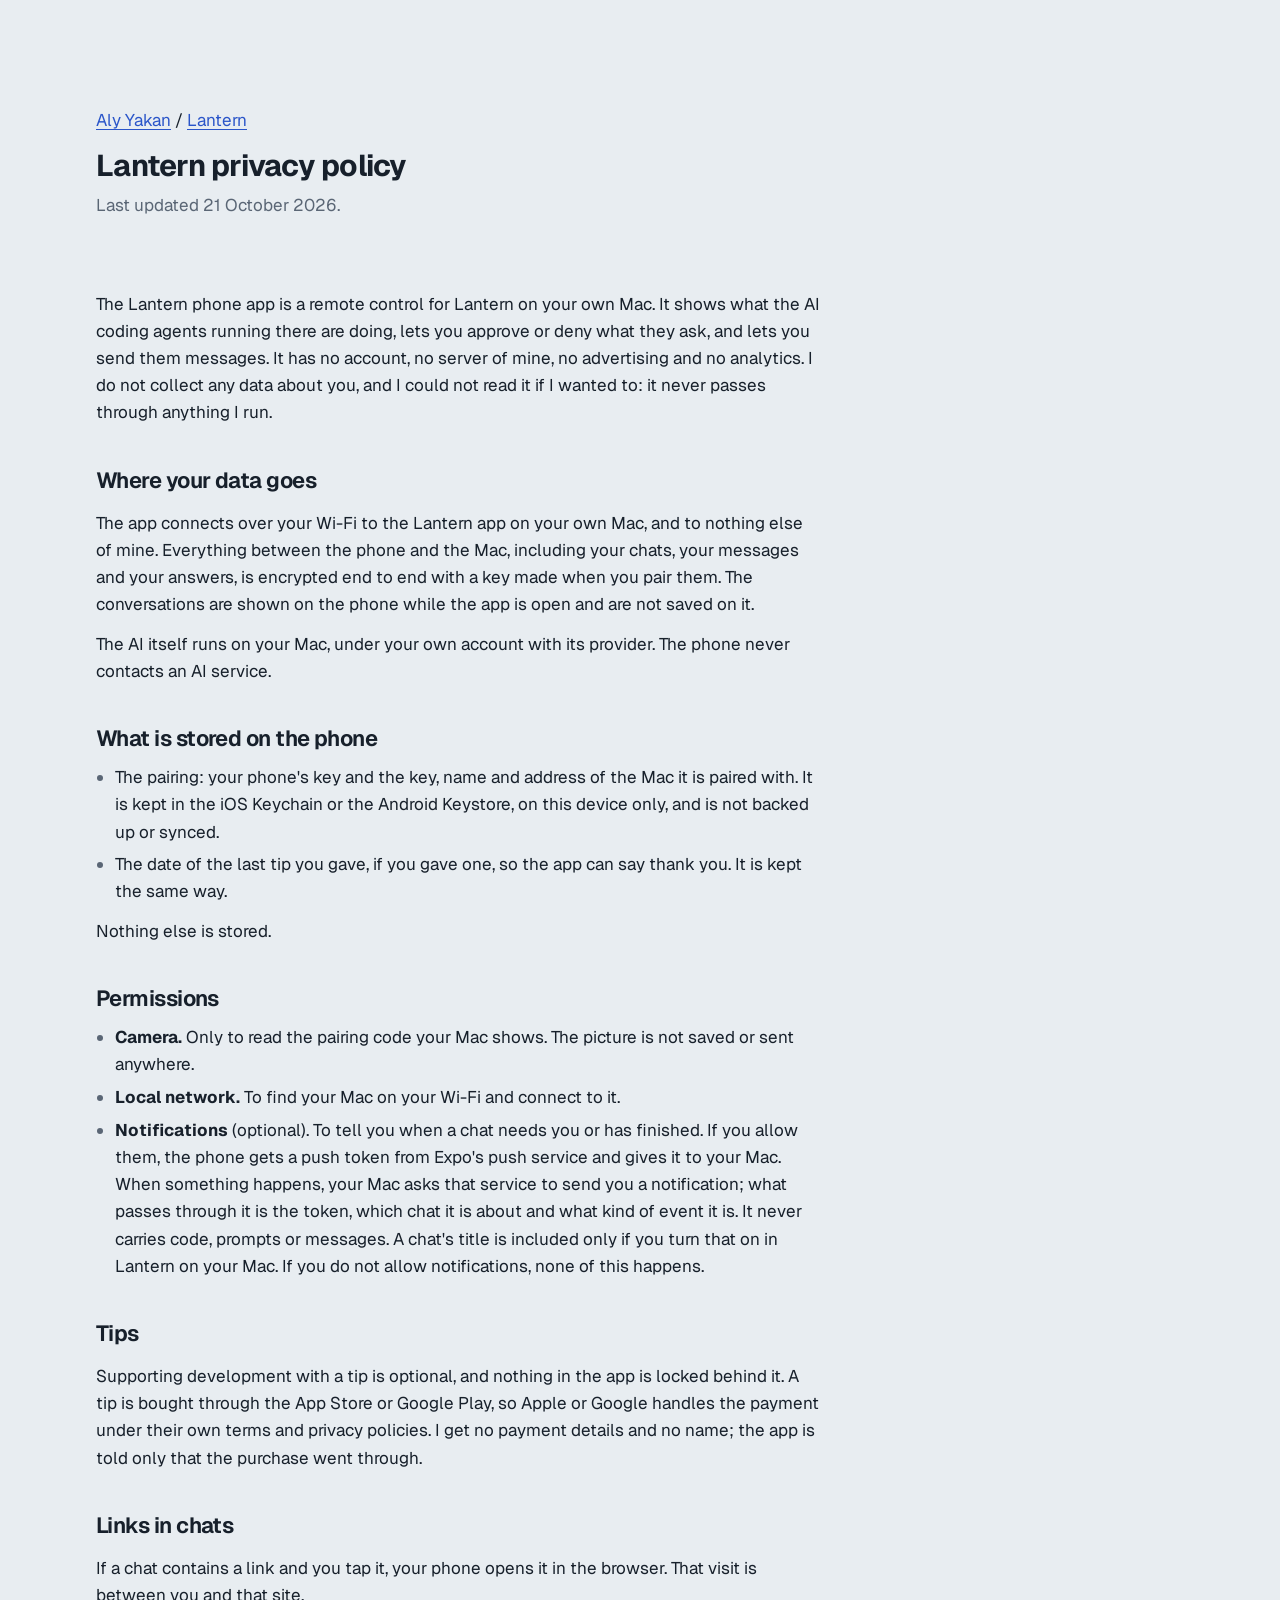
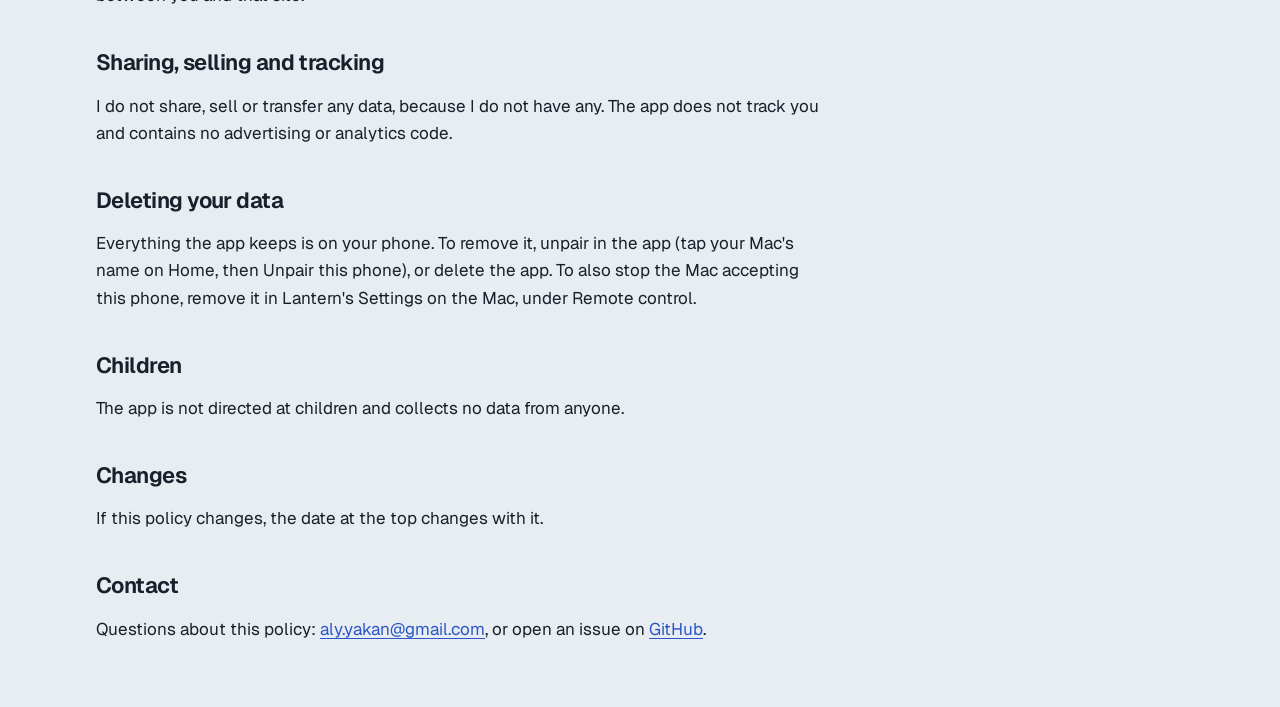
==== lantern/privacy.html @ 59385fcc "Add Lantern support and privacy pages The support page (what the phone app does, pairing, troublesho" ====
<!doctype html>
<html lang="en">
<head>
  <meta charset="utf-8">
  <meta name="viewport" content="width=device-width, initial-scale=1">
  <title>Lantern privacy policy</title>
  <meta name="description" content="Privacy policy for the Lantern phone app: no account, no analytics, no tracking. It talks to your own Mac and nothing else.">
  <link rel="preconnect" href="https://fonts.googleapis.com">
  <link rel="preconnect" href="https://fonts.gstatic.com" crossorigin>
  <link href="https://fonts.googleapis.com/css2?family=Geist:wght@400..700&family=Geist+Mono:wght@400;500&display=swap" rel="stylesheet">
  <link rel="stylesheet" href="../assets/style.css">
  <style>
    .doc h1 { font-size: var(--s2); letter-spacing: -0.025em; }
    .doc .lede { font-size: var(--s0); margin: 0.75rem 0 0; }
    .doc .body { padding-bottom: 4rem; }
    .doc h2 { font-size: var(--s1); margin: 2.25rem 0 0.25rem; }
  </style>
</head>
<body class="doc">
  <a class="skip" href="#main">Skip to content</a>

  <header class="masthead">
    <p><a href="../">Aly Yakan</a> / <a href="./">Lantern</a></p>
    <h1>Lantern privacy policy</h1>
    <p class="lede">Last updated 21 October 2026.</p>
  </header>

  <main id="main" class="layout">
    <div class="body">
      <p>The Lantern phone app is a remote control for Lantern on your own Mac. It shows what the AI coding agents running there are doing, lets you approve or deny what they ask, and lets you send them messages. It has no account, no server of mine, no advertising and no analytics. I do not collect any data about you, and I could not read it if I wanted to: it never passes through anything I run.</p>

      <h2>Where your data goes</h2>
      <p>The app connects over your Wi-Fi to the Lantern app on your own Mac, and to nothing else of mine. Everything between the phone and the Mac, including your chats, your messages and your answers, is encrypted end to end with a key made when you pair them. The conversations are shown on the phone while the app is open and are not saved on it.</p>
      <p>The AI itself runs on your Mac, under your own account with its provider. The phone never contacts an AI service.</p>

      <h2>What is stored on the phone</h2>
      <ul>
        <li>The pairing: your phone's key and the key, name and address of the Mac it is paired with. It is kept in the iOS Keychain or the Android Keystore, on this device only, and is not backed up or synced.</li>
        <li>The date of the last tip you gave, if you gave one, so the app can say thank you. It is kept the same way.</li>
      </ul>
      <p>Nothing else is stored.</p>

      <h2>Permissions</h2>
      <ul>
        <li><strong>Camera.</strong> Only to read the pairing code your Mac shows. The picture is not saved or sent anywhere.</li>
        <li><strong>Local network.</strong> To find your Mac on your Wi-Fi and connect to it.</li>
        <li><strong>Notifications</strong> (optional). To tell you when a chat needs you or has finished. If you allow them, the phone gets a push token from Expo's push service and gives it to your Mac. When something happens, your Mac asks that service to send you a notification; what passes through it is the token, which chat it is about and what kind of event it is. It never carries code, prompts or messages. A chat's title is included only if you turn that on in Lantern on your Mac. If you do not allow notifications, none of this happens.</li>
      </ul>

      <h2>Tips</h2>
      <p>Supporting development with a tip is optional, and nothing in the app is locked behind it. A tip is bought through the App Store or Google Play, so Apple or Google handles the payment under their own terms and privacy policies. I get no payment details and no name; the app is told only that the purchase went through.</p>

      <h2>Links in chats</h2>
      <p>If a chat contains a link and you tap it, your phone opens it in the browser. That visit is between you and that site.</p>

      <h2>Sharing, selling and tracking</h2>
      <p>I do not share, sell or transfer any data, because I do not have any. The app does not track you and contains no advertising or analytics code.</p>

      <h2>Deleting your data</h2>
      <p>Everything the app keeps is on your phone. To remove it, unpair in the app (tap your Mac's name on Home, then Unpair this phone), or delete the app. To also stop the Mac accepting this phone, remove it in Lantern's Settings on the Mac, under Remote control.</p>

      <h2>Children</h2>
      <p>The app is not directed at children and collects no data from anyone.</p>

      <h2>Changes</h2>
      <p>If this policy changes, the date at the top changes with it.</p>

      <h2>Contact</h2>
      <p>Questions about this policy: <a href="mailto:aly.yakan@gmail.com">aly.yakan@gmail.com</a>, or open an issue on <a href="https://github.com/alyakan/lantern/issues">GitHub</a>.</p>
    </div>
  </main>
</body>
</html>
---- assets/style.css ----
:root {
  --frost: #e8edf1;
  --paper: #ffffff;
  --ink: #17202b;
  --slate: #5a6675;
  --rule: #c9d2db;
  --cobalt: #2a55c9;
  --signal: #f5c542;

  /* One family throughout; headings differ by size and weight only. */
  --display: "Geist", system-ui, sans-serif;
  --body: "Geist", system-ui, sans-serif;
  --code: "Geist Mono", ui-monospace, monospace;

  /* Scale on a 4:3 ratio from a 17px base. */
  --s-1: 0.875rem;
  --s0: 1.0625rem;
  --s1: 1.375rem;
  --s2: 1.875rem;
  --s4: clamp(3rem, 8vw, 5.25rem);

  --measure: 66ch;
  --gutter: clamp(1.25rem, 5vw, 4rem);
  --page: 76rem;
}

* { box-sizing: border-box; }

html { background: var(--frost); color: var(--ink); scroll-padding-top: 2rem; }

@media (prefers-reduced-motion: no-preference) {
  html { scroll-behavior: smooth; }
}

body {
  margin: 0;
  font: 400 var(--s0)/1.6 var(--body);
  font-optical-sizing: auto;
  -webkit-font-smoothing: antialiased;
}

a { color: var(--cobalt); text-underline-offset: 0.18em; text-decoration-thickness: 1px; }
a:hover { text-decoration-thickness: 2px; }
:focus-visible { outline: 3px solid var(--cobalt); outline-offset: 3px; border-radius: 2px; }

code { font: 0.86em var(--code); }

h1, h2, h3, h4 { font-family: var(--display); margin: 0; color: var(--ink); }

.skip { position: absolute; left: -999px; }
.skip:focus { left: var(--gutter); top: 1rem; background: var(--paper); padding: 0.5rem 0.75rem; }

/* Masthead */

.masthead { max-width: var(--page); margin: 0 auto; padding: clamp(3rem, 10vh, 6rem) var(--gutter) 4.5rem; }

h1 {
  font-size: var(--s4);
  font-weight: 700;
  line-height: 1;
  letter-spacing: -0.04em;
}

.job-title { font-size: var(--s2); font-weight: 500; letter-spacing: -0.02em; color: var(--cobalt); margin: 0.6rem 0 0; }

.lede { max-width: 46ch; font-size: var(--s1); line-height: 1.5; color: var(--slate); margin: 1.5rem 0; }

.contact { list-style: none; padding: 0; margin: 0; display: flex; flex-wrap: wrap; gap: 0.5rem 1.5rem; font-family: var(--display); }

/* Page layout with the table of contents on the right */

.layout {
  max-width: var(--page);
  margin: 0 auto;
  padding: 0 var(--gutter);
  display: grid;
  grid-template-columns: minmax(0, 48rem) 13rem;
  justify-content: space-between;
  gap: 0 var(--gutter);
}

.toc {
  position: sticky;
  top: 2rem;
  align-self: start;
  font-family: var(--display);
  font-size: var(--s-1);
  padding-top: 0.4rem;
}

.toc-title { color: var(--slate); margin: 0 0 0.75rem; }
.toc ol { list-style: none; margin: 0; padding: 0; }
.toc ol ol { padding-left: 0.9rem; }
.toc li { margin: 0.15rem 0; }

.toc a {
  display: block;
  padding: 0.2rem 0 0.2rem 0.75rem;
  border-left: 2px solid var(--rule);
  color: var(--slate);
  text-decoration: none;
}
.toc a:hover { color: var(--ink); }
.toc a[aria-current] { color: var(--ink); border-left-color: var(--cobalt); font-weight: 600; }

/* Sections */

/* Sections are separated by space; rules only appear between entries. */
section { padding: 0 0 4.5rem; }

h2 { font-size: var(--s2); font-weight: 650; letter-spacing: -0.025em; margin-bottom: 1.25rem; }
h3 { font-size: var(--s1); font-weight: 600; letter-spacing: -0.015em; margin: 3rem 0 1.25rem; }
h2 + h3 { margin-top: 0.5rem; }
h4 { font-size: var(--s0); font-weight: 600; line-height: 1.35; }

/* Expandable entries */

details.entry + details.entry { border-top: 1px solid var(--rule); }

summary {
  display: grid;
  grid-template-columns: minmax(0, 1fr) 1.5rem;
  gap: 0.15rem 1rem;
  padding: 1rem 0;
  cursor: pointer;
  list-style: none;
}
summary::-webkit-details-marker { display: none; }

.entry .title { font-family: var(--display); font-weight: 600; font-size: var(--s0); grid-column: 1; }
.entry .gist { color: var(--slate); grid-column: 1; }
summary:hover .title { color: var(--cobalt); }

/* A plus that turns into a minus when the entry is open. */
summary::after {
  content: "";
  grid-column: 2;
  grid-row: 1;
  justify-self: end;
  align-self: center;
  width: 0.85rem;
  height: 0.85rem;
  background:
    linear-gradient(var(--ink), var(--ink)) center / 100% 2px no-repeat,
    linear-gradient(var(--ink), var(--ink)) center / 2px 100% no-repeat;
  transition: transform 200ms ease;
}
details[open] > summary::after {
  background: linear-gradient(var(--ink), var(--ink)) center / 100% 2px no-repeat;
  transform: rotate(180deg);
}

.role { font-weight: 400; color: var(--slate); margin-left: 0.35rem; }

.body { padding: 0 0 1.5rem; max-width: var(--measure); }
.body > :first-child { margin-top: 0; }
.body p { margin: 0.75rem 0 0; }
.body ul { margin: 0.5rem 0 0; padding-left: 1.2rem; list-style: disc; }
.body li { margin: 0.35rem 0; }
.body li::marker { color: var(--slate); }

.pr + .pr { margin-top: 1.75rem; }
.pr p { margin-top: 0.35rem; }

.status {
  font-weight: 500;
  font-size: var(--s-1);
  color: var(--slate);
  border: 1px solid var(--rule);
  border-radius: 999px;
  padding: 0.05rem 0.55rem;
  margin-left: 0.4rem;
  white-space: nowrap;
}

/* Experience timeline: dates in the gutter, a line, and a dot per job. */

.timeline { list-style: none; padding: 0; margin: 0; }

.timeline > li { display: grid; grid-template-columns: 11rem minmax(0, 1fr); }

.timeline .when {
  margin: 0;
  padding: 1.05rem 1.5rem 0 0;
  text-align: right;
  font-family: var(--display);
  font-size: var(--s-1);
  color: var(--slate);
  font-variant-numeric: tabular-nums;
  white-space: nowrap;
}

.timeline .entry {
  position: relative;
  border: 0;
  border-left: 2px solid var(--rule);
  padding-left: 1.5rem;
}
.timeline > li:last-child .entry { border-left-color: transparent; }
.timeline > li:last-child .entry::after {
  content: "";
  position: absolute;
  left: -2px;
  top: 0;
  height: 1.6rem;
  border-left: 2px solid var(--rule);
}

.timeline .entry::before {
  content: "";
  position: absolute;
  /* border-box keeps the centre at -1px, the middle of the 2px line. */
  box-sizing: border-box;
  left: -8px;
  top: 1.25rem;
  width: 14px;
  height: 14px;
  border-radius: 50%;
  background: var(--frost);
  border: 2px solid var(--ink);
  z-index: 1;
}
.timeline details[open].entry::before { background: var(--cobalt); border-color: var(--cobalt); }

/* Experience bullets are a shade softer so their bolded numbers and keywords stand out. */
.timeline .body li { color: #3d4856; }
.timeline .body strong { color: var(--ink); font-weight: 600; }

/* Entries with nothing to expand, like a career break, match the summary row's layout. */
.entry.plain { display: grid; gap: 0.15rem; padding-block: 1rem; }
.timeline .entry.plain::before { border-color: var(--slate); }

/* Skills and education */

.skills { display: grid; grid-template-columns: 9.5rem minmax(0, 1fr); gap: 0.6rem 1.5rem; margin: 0; max-width: 48rem; }
.skills dt { font-family: var(--display); font-weight: 600; }
.skills dd { margin: 0; }

.education { margin: 0; }

/* The PostHog demo panel */

.demo { margin: 1.25rem 0 0; max-width: 34rem; }

.event {
  background: var(--paper);
  border: 1px solid var(--ink);
  border-radius: 10px;
  box-shadow: 6px 6px 0 var(--ink);
  padding: 1.25rem 1.25rem 1.5rem;
  font-family: var(--code);
  font-size: 0.9rem;
}

.event-head { font-family: var(--display); color: var(--slate); font-size: var(--s-1); margin: 0 0 0.5rem; }
.event .event-head.after { margin-top: 1.25rem; padding-top: 1rem; border-top: 1px dashed var(--rule); }

.event .row { display: grid; grid-template-columns: 13rem minmax(0, 1fr); align-items: center; gap: 0.75rem; margin: 0.35rem 0; }
.key { color: var(--slate); overflow-wrap: anywhere; }

.value { font: inherit; color: var(--ink); min-width: 0; }

input.value {
  width: 100%;
  border: 1px solid var(--rule);
  border-radius: 6px;
  padding: 0.4rem 0.55rem;
  background: var(--frost);
}

.toggle { display: inline-flex; align-items: center; gap: 0.6rem; }
.toggle input { width: 1.1rem; height: 1.1rem; accent-color: var(--cobalt); margin: 0; }

output.value { font-weight: 500; padding: 0.15rem 0.35rem; border-radius: 4px; justify-self: start; }
output[data-state="set"] { background: var(--signal); }
output[data-state="missing"] { color: var(--slate); font-weight: 400; }

output.flash { animation: flash 600ms ease-out; }
@keyframes flash { from { box-shadow: 0 0 0 6px rgba(245, 197, 66, 0.55); } to { box-shadow: 0 0 0 0 rgba(245, 197, 66, 0); } }

.demo figcaption { color: var(--slate); font-size: var(--s-1); line-height: 1.5; margin-top: 1.25rem; }

footer { max-width: var(--page); margin: 0 auto; padding: 3rem var(--gutter) 4rem; font-family: var(--display); font-size: var(--s1); }
footer p { margin: 0; border-top: 1px solid var(--rule); padding-top: 3rem; }

/* Narrow screens: the table of contents becomes a sticky bar above the content. */

@media (max-width: 960px) {
  .layout { grid-template-columns: minmax(0, 1fr); }

  .toc {
    order: -1;
    top: 0;
    z-index: 2;
    padding: 0.6rem 0;
    margin: 0 calc(-1 * var(--gutter));
    padding-inline: var(--gutter);
    background: var(--frost);
    border-bottom: 1px solid var(--rule);
    overflow-x: auto;
  }
  .toc-title { display: none; }
  .toc ol, .toc li { display: flex; gap: 0.25rem 1.25rem; white-space: nowrap; margin: 0; }
  .toc ol ol { padding-left: 1.25rem; }
  .toc a { border-left: 0; border-bottom: 2px solid transparent; padding: 0.2rem 0; }
  .toc a[aria-current] { border-bottom-color: var(--cobalt); }

  html { scroll-padding-top: 3.5rem; }
}

@media (max-width: 640px) {
  .timeline > li { grid-template-columns: 1fr; border-left: 2px solid var(--rule); padding-left: 1.5rem; }
  .timeline > li:last-child { border-left-color: transparent; }
  .timeline .when { text-align: left; padding: 1rem 0 0; }
  .timeline .entry { border-left: 0; padding-left: 0; }
  .timeline .entry::before { left: calc(-1.5rem - 8px); top: -1.2rem; }
  .timeline > li:last-child .entry::after { display: none; }
  .timeline > li:last-child::before { content: ""; }

  .skills { grid-template-columns: 1fr; gap: 0 0; }
  .skills dd { margin-bottom: 0.75rem; }

  .event .row { grid-template-columns: 1fr; gap: 0.25rem; }
  .event { box-shadow: 4px 4px 0 var(--ink); }
}

@media (prefers-reduced-motion: reduce) {
  output.flash { animation: none; }
  summary::after { transition: none; }
}
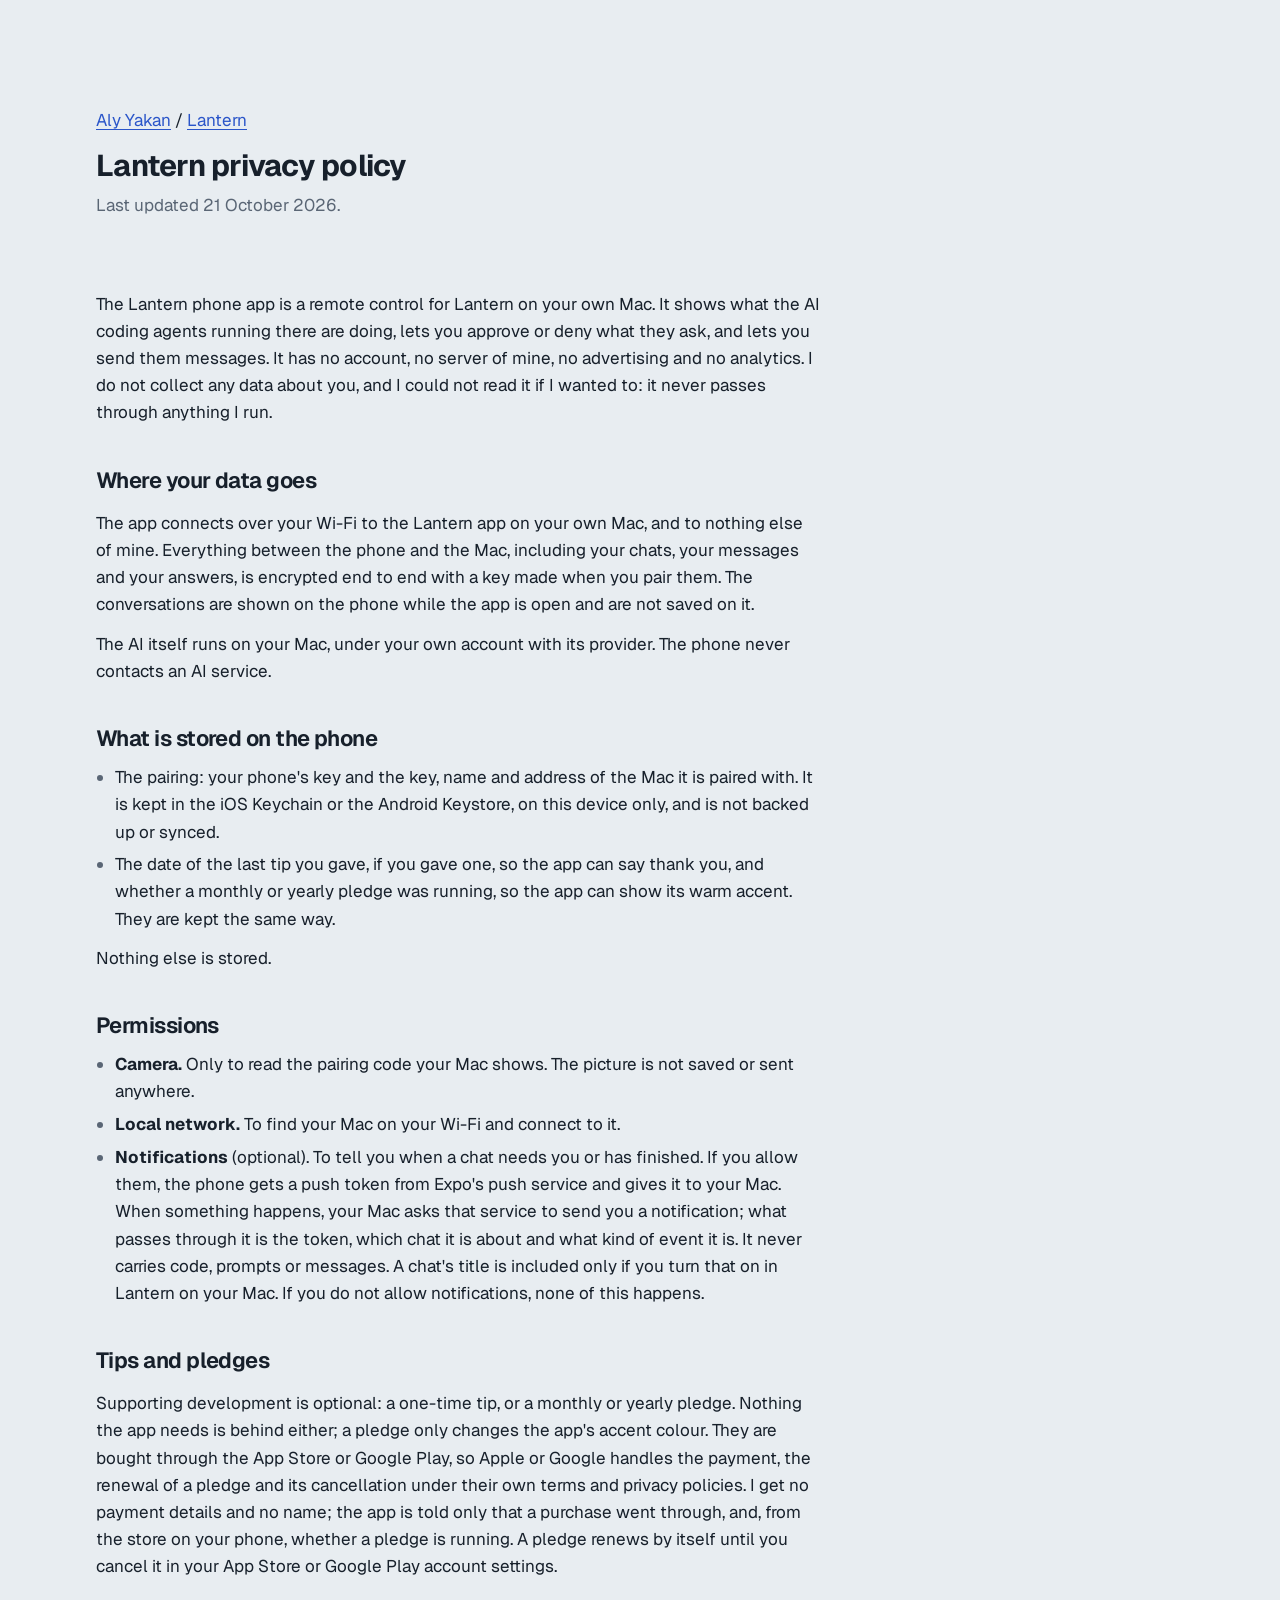
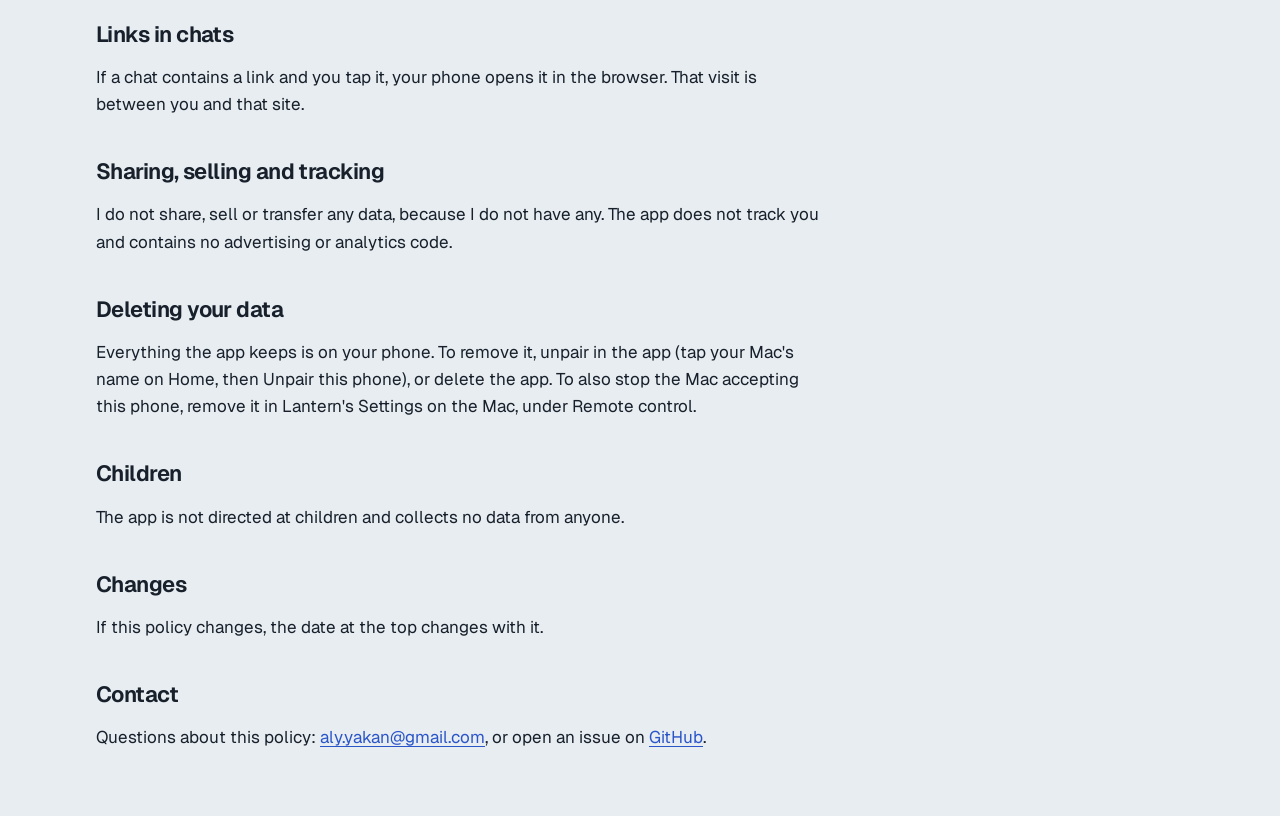
==== commit a69c2bbe: "Lantern privacy policy: pledges, and what the phone remembers about them Co-Authored-By: Claude Sonn" ====
--- a/lantern/privacy.html
+++ b/lantern/privacy.html
@@ -36,7 +36,7 @@
       <h2>What is stored on the phone</h2>
       <ul>
         <li>The pairing: your phone's key and the key, name and address of the Mac it is paired with. It is kept in the iOS Keychain or the Android Keystore, on this device only, and is not backed up or synced.</li>
-        <li>The date of the last tip you gave, if you gave one, so the app can say thank you. It is kept the same way.</li>
+        <li>The date of the last tip you gave, if you gave one, so the app can say thank you, and whether a monthly or yearly pledge was running, so the app can show its warm accent. They are kept the same way.</li>
       </ul>
       <p>Nothing else is stored.</p>
 
@@ -47,8 +47,8 @@
         <li><strong>Notifications</strong> (optional). To tell you when a chat needs you or has finished. If you allow them, the phone gets a push token from Expo's push service and gives it to your Mac. When something happens, your Mac asks that service to send you a notification; what passes through it is the token, which chat it is about and what kind of event it is. It never carries code, prompts or messages. A chat's title is included only if you turn that on in Lantern on your Mac. If you do not allow notifications, none of this happens.</li>
       </ul>
 
-      <h2>Tips</h2>
-      <p>Supporting development with a tip is optional, and nothing in the app is locked behind it. A tip is bought through the App Store or Google Play, so Apple or Google handles the payment under their own terms and privacy policies. I get no payment details and no name; the app is told only that the purchase went through.</p>
+      <h2>Tips and pledges</h2>
+      <p>Supporting development is optional: a one-time tip, or a monthly or yearly pledge. Nothing the app needs is behind either; a pledge only changes the app's accent colour. They are bought through the App Store or Google Play, so Apple or Google handles the payment, the renewal of a pledge and its cancellation under their own terms and privacy policies. I get no payment details and no name; the app is told only that a purchase went through, and, from the store on your phone, whether a pledge is running. A pledge renews by itself until you cancel it in your App Store or Google Play account settings.</p>
 
       <h2>Links in chats</h2>
       <p>If a chat contains a link and you tap it, your phone opens it in the browser. That visit is between you and that site.</p>
